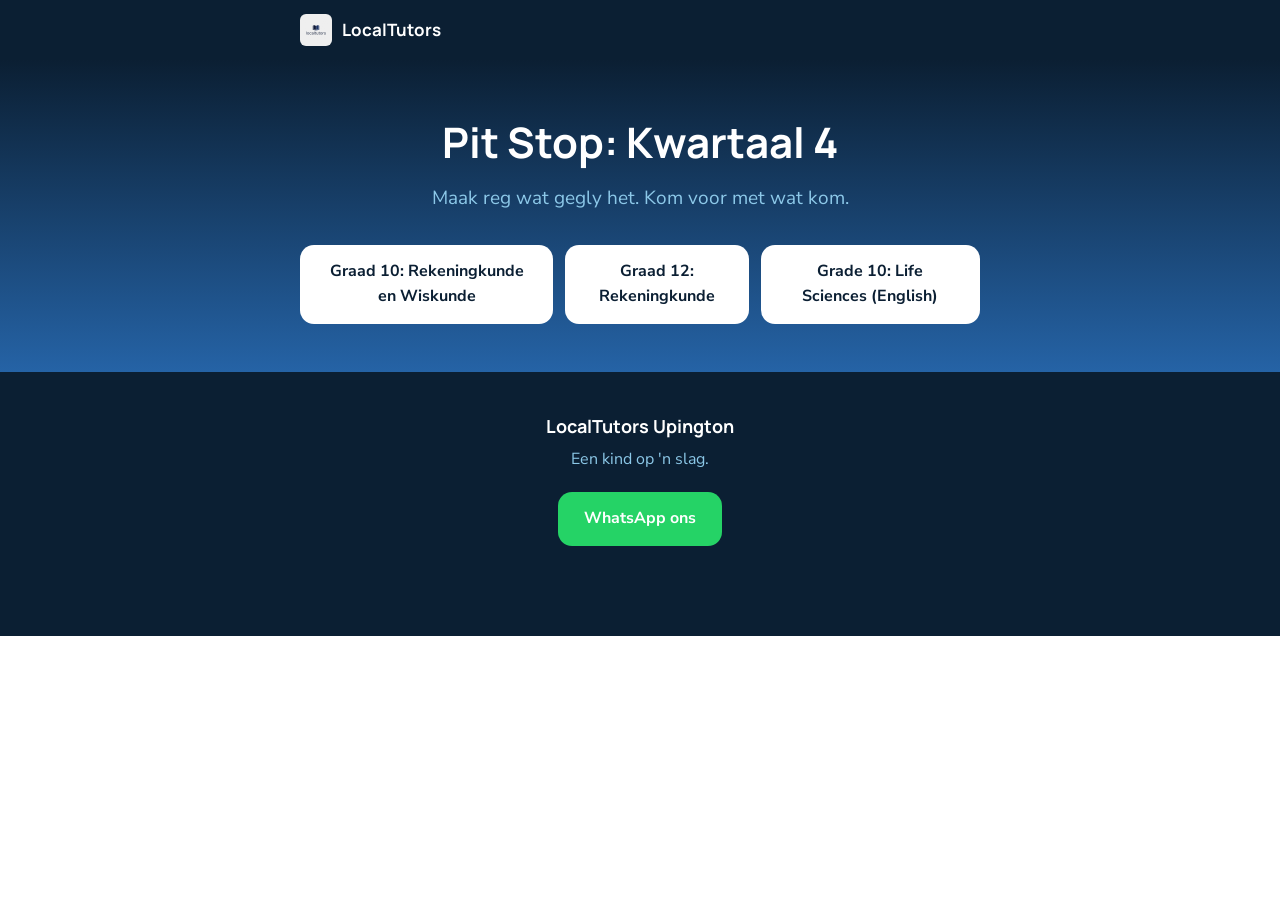
==== index.html @ 59be167f "Split each bootcamp into its own standalone page index.html is now a hub with buttons to three separ" ====
<!DOCTYPE html>
<html lang="af">
<head>
<meta charset="UTF-8">
<meta name="viewport" content="width=device-width, initial-scale=1.0">
<title>Pit Stop: Kwartaal 4 | LocalTutors Upington</title>
<meta name="description" content="LocalTutors Pit Stop Kwartaal 4: kwartaalbreek bootcamps vir Graad 10 Rekeningkunde en Wiskunde, Graad 12 Rekeningkunde en Graad 10 Life Sciences in Engels, in Upington.">
<link rel="preconnect" href="https://fonts.googleapis.com">
<link rel="preconnect" href="https://fonts.gstatic.com" crossorigin>
<link href="https://fonts.googleapis.com/css2?family=Manrope:wght@500;700;800&family=Nunito+Sans:wght@400;600;700&display=swap" rel="stylesheet">
<link rel="stylesheet" href="styles.css">
</head>
<body>
<a href="#main" class="skip-link">Spring na inhoud</a>

<header class="site-header">
  <div class="header-inner">
    <a href="index.html" class="header-logo">
      <img src="assets/logo.png" alt="LocalTutors logo" onerror="this.style.display='none'; this.nextElementSibling.style.display='flex';">
      <div class="header-logo-fallback" style="display:none;">LT</div>
      <span class="header-name">LocalTutors</span>
    </a>
  </div>
</header>

<main id="main">

<section class="hero">
  <div class="container">
    <h1>Pit Stop: Kwartaal 4</h1>
    <p class="hero-line">Maak reg wat gegly het. Kom voor met wat kom.</p>
    <nav class="hero-nav" aria-label="Kies 'n bootcamp">
      <a class="btn btn-primary" href="gr10-rek-wisk.html">Graad 10: Rekeningkunde en Wiskunde</a>
      <a class="btn btn-primary" href="gr12-rek.html">Graad 12: Rekeningkunde</a>
      <a class="btn btn-primary" href="gr10-life-sciences.html">Grade 10: Life Sciences (English)</a>
    </nav>
  </div>
</section>

</main>

<footer class="site-footer">
  <div class="container">
    <p class="footer-name">LocalTutors Upington</p>
    <p class="footer-tagline">Een kind op 'n slag.</p>
    <a class="btn btn-whatsapp" href="https://wa.me/27697346705" target="_blank" rel="noopener">WhatsApp ons</a>
  </div>
</footer>

<script src="script.js"></script>
</body>
</html>
---- styles.css ----
/* LocalTutors — Pit Stop: Kwartaal 4
   Colours: Deep Navy #0B1F33, Education Blue #2563A6, Sky Blue #8CC8E8,
   White #FFFFFF, Light Grey #F2F5F7, Dark Text #1F2933 */

:root {
  --navy: #0B1F33;
  --blue: #2563A6;
  --sky: #8CC8E8;
  --white: #FFFFFF;
  --grey: #F2F5F7;
  --text: #1F2933;
  --radius-sm: 8px;
  --radius-md: 14px;
  --radius-lg: 20px;
  --shadow: 0 8px 24px rgba(11, 31, 51, 0.12);
  --container: 720px;
}

* {
  margin: 0;
  padding: 0;
  box-sizing: border-box;
}

html {
  scroll-behavior: smooth;
}

body {
  font-family: 'Nunito Sans', -apple-system, BlinkMacSystemFont, sans-serif;
  color: var(--text);
  background: var(--white);
  line-height: 1.6;
  -webkit-font-smoothing: antialiased;
}

h1, h2, h3, h4 {
  font-family: 'Manrope', -apple-system, BlinkMacSystemFont, sans-serif;
  color: var(--navy);
  line-height: 1.25;
  font-weight: 700;
}

img {
  max-width: 100%;
  display: block;
}

a {
  color: var(--blue);
}

button, input {
  font-family: inherit;
}

.container {
  max-width: var(--container);
  margin: 0 auto;
  padding: 0 20px;
}

/* Skip link */
.skip-link {
  position: absolute;
  left: -999px;
  top: auto;
  background: var(--navy);
  color: var(--white);
  padding: 12px 20px;
  border-radius: var(--radius-sm);
  z-index: 1000;
}
.skip-link:focus {
  left: 12px;
  top: 12px;
}

/* Sticky header */
.site-header {
  position: sticky;
  top: 0;
  z-index: 100;
  background: var(--navy);
  color: var(--white);
}
.header-inner {
  max-width: var(--container);
  margin: 0 auto;
  padding: 14px 20px;
  display: flex;
  align-items: center;
  gap: 12px;
}
.header-logo {
  display: flex;
  align-items: center;
  gap: 10px;
  text-decoration: none;
  color: var(--white);
}
.header-logo img {
  height: 32px;
  width: auto;
  border-radius: 6px;
}
.header-logo-fallback {
  height: 32px;
  width: 32px;
  border-radius: 6px;
  background: var(--blue);
  display: flex;
  align-items: center;
  justify-content: center;
  font-family: 'Manrope', sans-serif;
  font-weight: 700;
  font-size: 14px;
  flex-shrink: 0;
}
.header-name {
  font-family: 'Manrope', sans-serif;
  font-weight: 700;
  font-size: 17px;
}

/* Hero */
.hero {
  background: linear-gradient(180deg, var(--navy) 0%, var(--blue) 100%);
  color: var(--white);
  padding: 56px 0 48px;
  text-align: center;
}
.hero h1 {
  color: var(--white);
  font-size: 34px;
  margin-bottom: 14px;
}
.hero p.hero-line {
  font-size: 19px;
  max-width: 480px;
  margin: 0 auto 32px;
  color: var(--sky);
}
.hero-nav {
  display: flex;
  flex-direction: column;
  gap: 12px;
  max-width: 380px;
  margin: 0 auto;
}

/* Buttons */
.btn {
  display: inline-flex;
  align-items: center;
  justify-content: center;
  gap: 8px;
  min-height: 48px;
  padding: 12px 24px;
  border-radius: var(--radius-md);
  font-weight: 700;
  font-size: 16px;
  text-decoration: none;
  border: 2px solid transparent;
  cursor: pointer;
  transition: transform 0.15s ease, background 0.15s ease, box-shadow 0.15s ease;
}
.btn:active {
  transform: scale(0.98);
}
.btn-primary {
  background: var(--white);
  color: var(--navy);
}
.btn-primary:hover {
  box-shadow: var(--shadow);
}
.btn-solid {
  background: var(--blue);
  color: var(--white);
}
.btn-solid:hover {
  background: #1e5088;
}
.btn-outline {
  background: transparent;
  border-color: var(--white);
  color: var(--white);
}
.btn-outline:hover {
  background: rgba(255,255,255,0.12);
}
.btn-whatsapp {
  background: #25D366;
  color: var(--white);
}
.btn-whatsapp:hover {
  background: #1fb856;
}
.btn:focus-visible, a:focus-visible, input:focus-visible, button:focus-visible {
  outline: 3px solid var(--sky);
  outline-offset: 2px;
}

/* Campaign bar */
.campaign-bar {
  background: var(--sky);
  text-align: center;
  padding: 10px 20px;
}
.campaign-bar a {
  color: var(--navy);
  font-family: 'Manrope', sans-serif;
  font-weight: 700;
  font-size: 14px;
  text-decoration: none;
}
.campaign-bar a:hover {
  text-decoration: underline;
}

/* Bootcamp sections */
.bootcamp {
  scroll-margin-top: 76px;
  padding: 40px 0 56px;
}
.bootcamp-eyebrow {
  display: inline-block;
  background: var(--sky);
  color: var(--navy);
  font-family: 'Manrope', sans-serif;
  font-weight: 700;
  font-size: 13px;
  letter-spacing: 0.03em;
  text-transform: uppercase;
  padding: 5px 12px;
  border-radius: 999px;
  margin-bottom: 16px;
}
.bootcamp h2 {
  font-size: 28px;
  margin-bottom: 12px;
}
.bootcamp .subtitle {
  font-size: 18px;
  color: var(--blue);
  font-weight: 600;
  margin-bottom: 28px;
}
.bootcamp h3 {
  font-size: 19px;
  margin: 32px 0 12px;
}
.bootcamp h3:first-of-type {
  margin-top: 0;
}
.bootcamp p {
  margin-bottom: 12px;
}

.lang-note {
  background: var(--navy);
  color: var(--white);
  padding: 14px 16px;
  border-radius: var(--radius-sm);
  font-weight: 600;
  margin-bottom: 24px;
}

.card {
  background: var(--grey);
  border: 1px solid #E1E8ED;
  border-radius: var(--radius-lg);
  padding: 24px;
  margin: 20px 0;
}

/* Day schedule */
.day-list {
  list-style: none;
  margin: 16px 0;
}
.day-list li {
  display: flex;
  gap: 14px;
  align-items: flex-start;
  margin-bottom: 16px;
}
.day-num {
  flex-shrink: 0;
  min-width: 30px;
  height: 30px;
  padding: 0 6px;
  background: var(--blue);
  color: var(--white);
  border-radius: 15px;
  display: flex;
  align-items: center;
  justify-content: center;
  font-family: 'Manrope', sans-serif;
  font-weight: 700;
  font-size: 13px;
}
.day-list strong {
  color: var(--navy);
}

/* Checklist */
.checklist {
  list-style: none;
  margin: 16px 0;
}
.checklist li {
  position: relative;
  padding-left: 30px;
  margin-bottom: 10px;
}
.checklist li::before {
  content: '';
  position: absolute;
  left: 0;
  top: 3px;
  width: 18px;
  height: 18px;
  border-radius: 5px;
  background: var(--blue);
}
.checklist li::after {
  content: '';
  position: absolute;
  left: 5px;
  top: 7px;
  width: 8px;
  height: 4px;
  border-left: 2px solid var(--white);
  border-bottom: 2px solid var(--white);
  transform: rotate(-45deg);
}

/* Tutor block */
.tutor {
  display: flex;
  gap: 16px;
  align-items: center;
}
.tutor-photo {
  width: 84px;
  height: 84px;
  border-radius: 50%;
  object-fit: cover;
  flex-shrink: 0;
  border: 3px solid var(--sky);
}
.tutor-photo-fallback {
  width: 84px;
  height: 84px;
  border-radius: 50%;
  flex-shrink: 0;
  border: 3px solid var(--sky);
  background: var(--blue);
  color: var(--white);
  display: flex;
  align-items: center;
  justify-content: center;
  font-family: 'Manrope', sans-serif;
  font-weight: 700;
  font-size: 24px;
}
.tutor-info h4 {
  font-size: 17px;
  margin-bottom: 4px;
}
.tutor-info p {
  margin-bottom: 0;
  font-size: 15px;
}

/* Logistics grid */
.logistics {
  display: grid;
  grid-template-columns: 1fr;
  gap: 12px;
  margin: 16px 0;
}
.logistics-item {
  background: var(--grey);
  border-radius: var(--radius-sm);
  padding: 14px 16px;
  border: 1px solid #E1E8ED;
}
.logistics-item .label {
  font-family: 'Manrope', sans-serif;
  font-weight: 700;
  font-size: 13px;
  text-transform: uppercase;
  letter-spacing: 0.03em;
  color: var(--blue);
  margin-bottom: 4px;
}

.spots-left {
  display: inline-flex;
  align-items: center;
  gap: 8px;
  background: #FFF4E5;
  color: #8A4B00;
  border: 1px solid #F0D9A8;
  padding: 10px 16px;
  border-radius: var(--radius-md);
  font-weight: 700;
  margin: 8px 0 24px;
}

/* Forms */
.booking-form {
  scroll-margin-top: 76px;
  background: var(--navy);
  color: var(--white);
  border-radius: var(--radius-lg);
  padding: 28px 20px;
  margin-top: 32px;
}
.booking-form h3 {
  color: var(--white);
  margin-top: 0;
}
.form-group {
  margin-bottom: 16px;
}
.form-group label {
  display: block;
  font-weight: 600;
  font-size: 14px;
  margin-bottom: 6px;
}
.form-group input {
  width: 100%;
  min-height: 48px;
  padding: 12px 14px;
  border-radius: var(--radius-sm);
  border: 2px solid transparent;
  font-size: 16px;
  background: var(--white);
  color: var(--text);
}
.form-group input:focus {
  outline: none;
  border-color: var(--sky);
}
.form-group .error-msg {
  display: none;
  color: #FFD1D1;
  font-size: 13px;
  margin-top: 6px;
}
.form-group.has-error input {
  border-color: #FF8A8A;
}
.form-group.has-error .error-msg {
  display: block;
}
.honeypot-field {
  position: absolute;
  left: -9999px;
  width: 1px;
  height: 1px;
  overflow: hidden;
}
.booking-form .btn {
  width: 100%;
  margin-top: 8px;
}
.form-note {
  font-size: 13px;
  color: var(--sky);
  margin-top: 14px;
  margin-bottom: 0;
}

/* Footer */
.site-footer {
  background: var(--navy);
  color: var(--white);
  padding: 40px 0 90px;
  text-align: center;
}
.site-footer .footer-name {
  font-family: 'Manrope', sans-serif;
  font-weight: 700;
  font-size: 18px;
  margin-bottom: 6px;
}
.site-footer .footer-tagline {
  color: var(--sky);
  font-style: normal;
  margin-bottom: 20px;
}
.site-footer .btn {
  display: inline-flex;
}

/* Mobile sticky CTA */
.mobile-cta {
  position: fixed;
  bottom: 0;
  left: 0;
  right: 0;
  z-index: 200;
  background: var(--white);
  border-top: 1px solid #E1E8ED;
  padding: 10px 16px;
  box-shadow: 0 -4px 16px rgba(11,31,51,0.12);
  display: none;
}
.mobile-cta.visible {
  display: block;
}
.mobile-cta .btn {
  width: 100%;
}

@media (min-width: 640px) {
  .hero h1 {
    font-size: 42px;
  }
  .hero-nav {
    flex-direction: row;
    max-width: none;
    justify-content: center;
  }
  .logistics {
    grid-template-columns: 1fr 1fr;
  }
  .mobile-cta {
    display: none !important;
  }
}

@media (min-width: 900px) {
  .bootcamp h2 {
    font-size: 32px;
  }
}
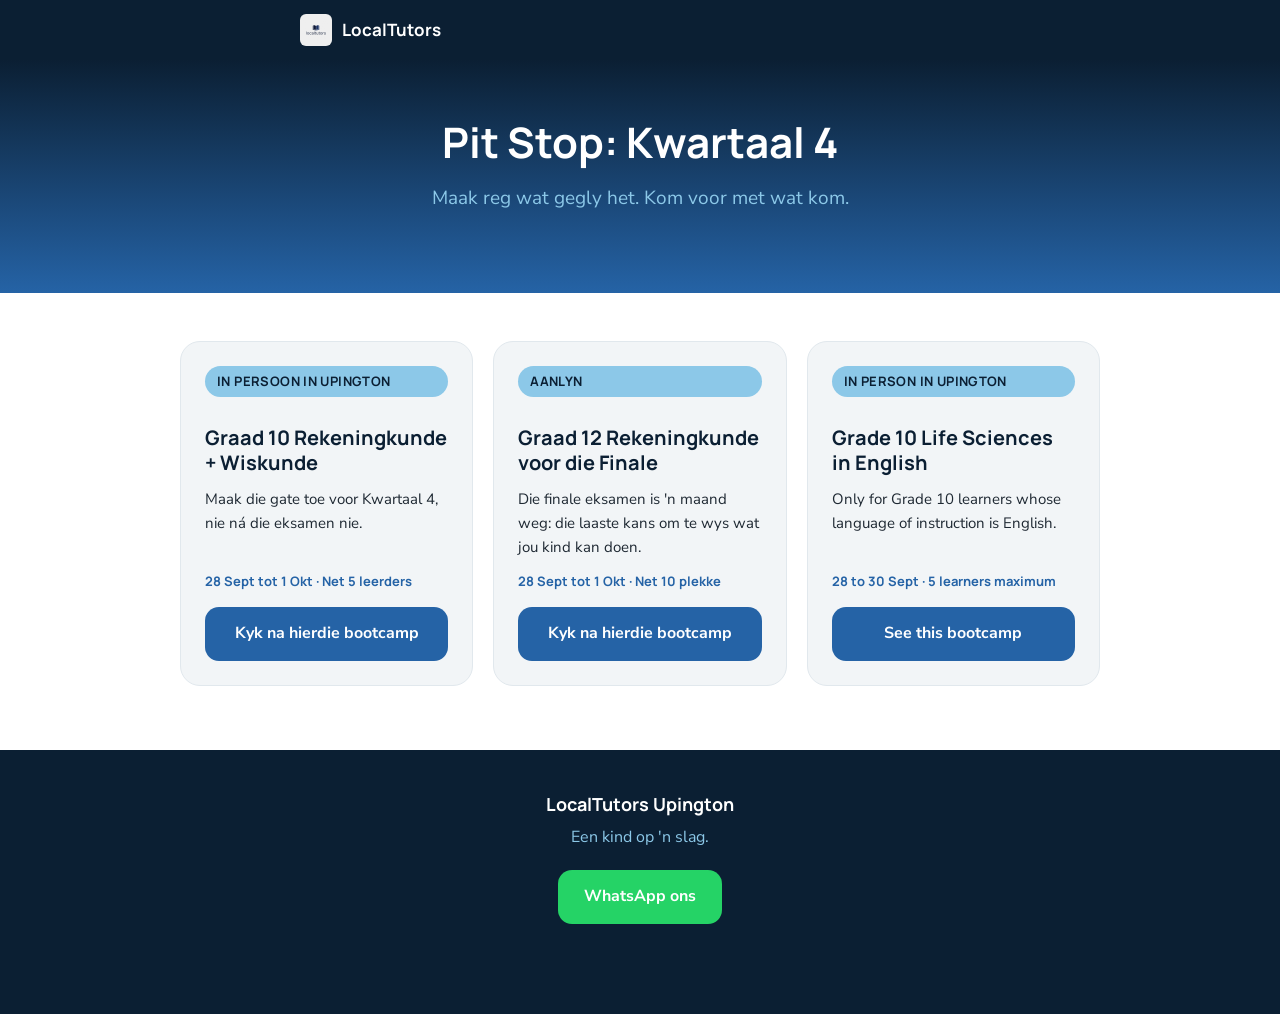
==== commit e86ca03a: "Design pass: hub preview cards, consistent icon grids, cleanup - index.html: replace the three bare " ====
--- a/index.html
+++ b/index.html
@@ -29,11 +29,34 @@
   <div class="container">
     <h1>Pit Stop: Kwartaal 4</h1>
     <p class="hero-line">Maak reg wat gegly het. Kom voor met wat kom.</p>
-    <nav class="hero-nav" aria-label="Kies 'n bootcamp">
-      <a class="btn btn-primary" href="gr10-rek-wisk.html">Graad 10: Rekeningkunde en Wiskunde</a>
-      <a class="btn btn-primary" href="gr12-rek.html">Graad 12: Rekeningkunde</a>
-      <a class="btn btn-primary" href="gr10-life-sciences.html">Grade 10: Life Sciences (English)</a>
-    </nav>
+  </div>
+</section>
+
+<section>
+  <div class="container-wide">
+    <div class="bootcamp-cards">
+      <div class="bootcamp-card reveal-item" lang="af">
+        <span class="bootcamp-eyebrow">In persoon in Upington</span>
+        <h3>Graad 10 Rekeningkunde + Wiskunde</h3>
+        <p class="card-line">Maak die gate toe voor Kwartaal 4, nie ná die eksamen nie.</p>
+        <p class="card-facts">28 Sept tot 1 Okt · Net 5 leerders</p>
+        <a class="btn btn-solid" href="gr10-rek-wisk.html">Kyk na hierdie bootcamp</a>
+      </div>
+      <div class="bootcamp-card reveal-item" lang="af">
+        <span class="bootcamp-eyebrow">Aanlyn</span>
+        <h3>Graad 12 Rekeningkunde voor die Finale</h3>
+        <p class="card-line">Die finale eksamen is 'n maand weg: die laaste kans om te wys wat jou kind kan doen.</p>
+        <p class="card-facts">28 Sept tot 1 Okt · Net 10 plekke</p>
+        <a class="btn btn-solid" href="gr12-rek.html">Kyk na hierdie bootcamp</a>
+      </div>
+      <div class="bootcamp-card reveal-item" lang="en">
+        <span class="bootcamp-eyebrow">In person in Upington</span>
+        <h3>Grade 10 Life Sciences in English</h3>
+        <p class="card-line">Only for Grade 10 learners whose language of instruction is English.</p>
+        <p class="card-facts">28 to 30 Sept · 5 learners maximum</p>
+        <a class="btn btn-solid" href="gr10-life-sciences.html">See this bootcamp</a>
+      </div>
+    </div>
   </div>
 </section>
 
--- a/styles.css
+++ b/styles.css
@@ -14,6 +14,8 @@
   --radius-lg: 20px;
   --shadow: 0 8px 24px rgba(11, 31, 51, 0.12);
   --container: 720px;
+  --container-wide: 960px;
+  --ease-out: cubic-bezier(0.23, 1, 0.32, 1);
 }
 
 * {
@@ -59,6 +61,11 @@
   margin: 0 auto;
   padding: 0 20px;
 }
+.container-wide {
+  max-width: var(--container-wide);
+  margin: 0 auto;
+  padding: 0 20px;
+}
 
 /* Skip link */
 .skip-link {
@@ -202,6 +209,57 @@
   outline-offset: 2px;
 }
 
+/* Bootcamp preview cards (hub page) */
+.bootcamp-cards {
+  display: grid;
+  grid-template-columns: 1fr;
+  gap: 20px;
+  padding: 48px 0 64px;
+}
+.bootcamp-card {
+  display: flex;
+  flex-direction: column;
+  gap: 12px;
+  background: var(--grey);
+  border: 1px solid #E1E8ED;
+  border-radius: var(--radius-lg);
+  padding: 24px;
+}
+.bootcamp-card h3 {
+  font-size: 20px;
+  margin: 0;
+}
+.bootcamp-card .card-line {
+  font-size: 15px;
+  margin: 0;
+  flex-grow: 1;
+}
+.bootcamp-card .card-facts {
+  font-family: 'Manrope', sans-serif;
+  font-weight: 700;
+  font-size: 13px;
+  color: var(--blue);
+  margin: 0;
+}
+.bootcamp-card .btn {
+  margin-top: 4px;
+}
+@media (min-width: 900px) {
+  .bootcamp-cards {
+    grid-template-columns: repeat(3, 1fr);
+  }
+}
+
+/* Thanks page */
+.thanks-hero {
+  padding: 72px 0;
+}
+.thanks-subline {
+  color: var(--sky);
+  max-width: 480px;
+  margin: 0 auto 32px;
+}
+
 /* Campaign bar */
 .campaign-bar {
   background: var(--sky);
@@ -256,6 +314,87 @@
 }
 .bootcamp p {
   margin-bottom: 12px;
+}
+
+.quick-facts {
+  font-family: 'Manrope', sans-serif;
+  font-weight: 700;
+  color: var(--navy);
+  font-size: 15px;
+  margin-bottom: 28px;
+}
+
+.plain-list {
+  list-style: none;
+  margin: 16px 0;
+}
+.plain-list li {
+  position: relative;
+  padding-left: 22px;
+  margin-bottom: 10px;
+}
+.plain-list li::before {
+  content: '';
+  position: absolute;
+  left: 0;
+  top: 9px;
+  width: 8px;
+  height: 8px;
+  border-radius: 50%;
+  background: var(--blue);
+}
+
+.quote {
+  border-left: 4px solid var(--sky);
+  background: var(--grey);
+  border-radius: 0 var(--radius-sm) var(--radius-sm) 0;
+  padding: 16px 20px;
+  margin: 20px 0;
+}
+.quote p {
+  font-size: 17px;
+  font-weight: 600;
+  color: var(--navy);
+  margin-bottom: 6px;
+}
+.quote cite {
+  font-style: normal;
+  font-size: 14px;
+  color: var(--text);
+}
+
+.faq-item {
+  border-bottom: 1px solid var(--grey);
+  padding: 14px 0;
+}
+.faq-item summary {
+  font-family: 'Manrope', sans-serif;
+  font-weight: 700;
+  color: var(--navy);
+  cursor: pointer;
+  list-style: none;
+  display: flex;
+  align-items: center;
+  justify-content: space-between;
+  gap: 12px;
+  min-height: 44px;
+}
+.faq-item summary::-webkit-details-marker {
+  display: none;
+}
+.faq-item summary::after {
+  content: '+';
+  flex-shrink: 0;
+  font-size: 22px;
+  color: var(--blue);
+  line-height: 1;
+}
+.faq-item[open] summary::after {
+  content: '\2212';
+}
+.faq-item p {
+  margin-top: 8px;
+  margin-bottom: 0;
 }
 
 .lang-note {
@@ -335,6 +474,61 @@
   border-left: 2px solid var(--white);
   border-bottom: 2px solid var(--white);
   transform: rotate(-45deg);
+}
+
+/* Scroll reveal (generic, keyed by script.js) */
+.reveal-item {
+  opacity: 0;
+  transform: translateY(8px);
+  transition: opacity 300ms var(--ease-out), transform 300ms var(--ease-out);
+}
+.reveal-item.is-visible {
+  opacity: 1;
+  transform: translateY(0);
+}
+@media (prefers-reduced-motion: reduce) {
+  .reveal-item {
+    transform: none;
+    transition: opacity 200ms ease;
+  }
+}
+
+/* Included grid (icon-led rows) */
+.included-grid {
+  display: grid;
+  grid-template-columns: 1fr;
+  gap: 16px;
+  margin: 16px 0;
+}
+.included-item {
+  display: flex;
+  gap: 12px;
+  align-items: flex-start;
+}
+.included-icon {
+  flex-shrink: 0;
+  width: 40px;
+  height: 40px;
+  border-radius: 10px;
+  background: var(--sky);
+  display: flex;
+  align-items: center;
+  justify-content: center;
+}
+.included-icon svg {
+  width: 20px;
+  height: 20px;
+  color: var(--navy);
+}
+.included-item p {
+  margin: 0;
+  font-size: 15px;
+  padding-top: 8px;
+}
+@media (min-width: 640px) {
+  .included-grid {
+    grid-template-columns: 1fr 1fr;
+  }
 }
 
 /* Tutor block */
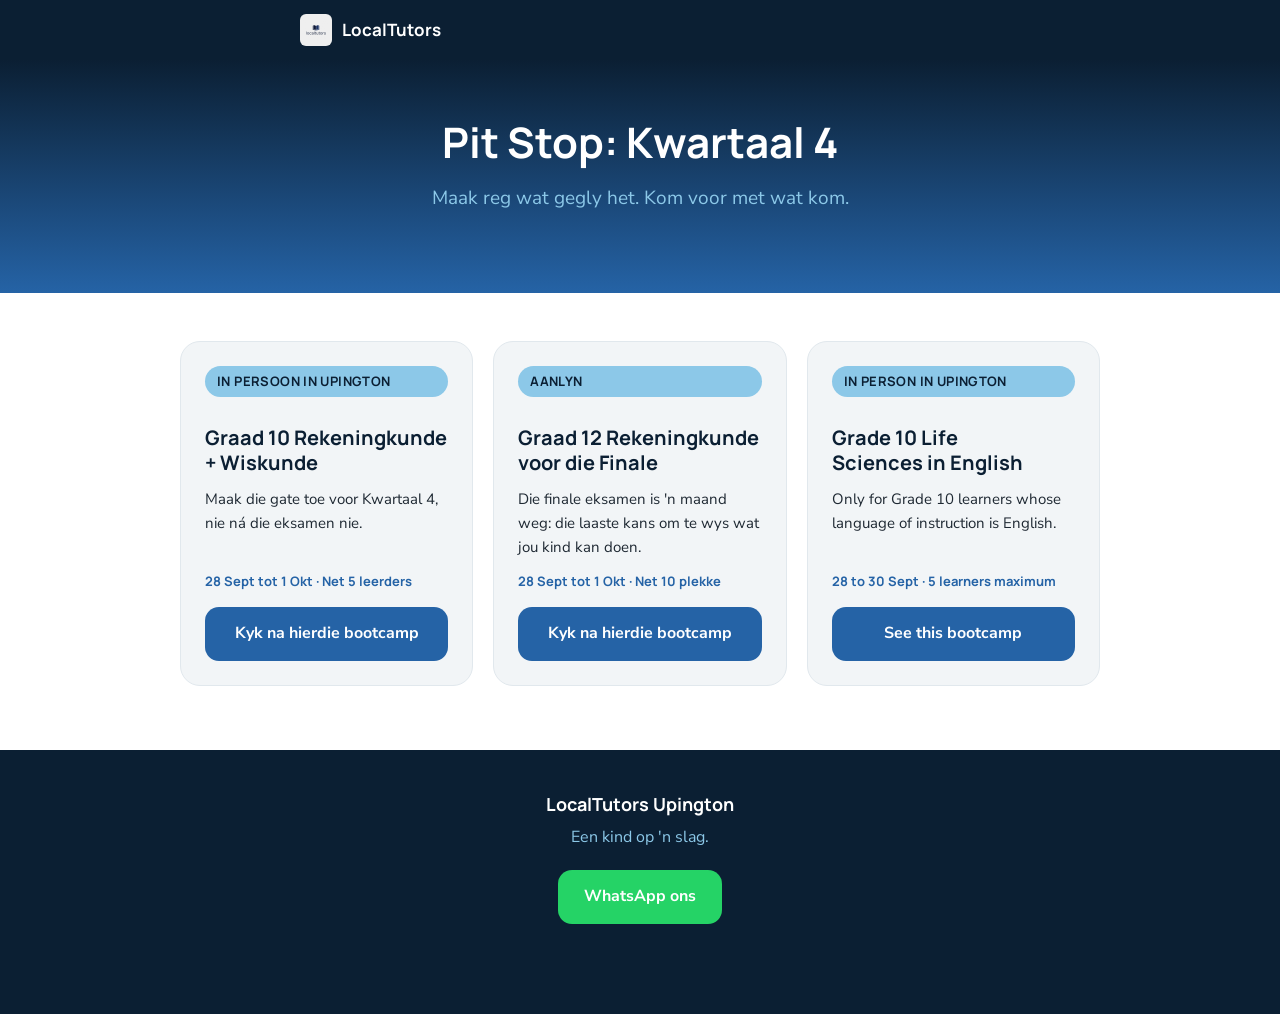
==== commit 02d30647: "Give gr10-rek-wisk.html a "flow like browsing pages" motion pass One rehearsed focal entrance on loa" ====
--- a/index.html
+++ b/index.html
@@ -1,10 +1,21 @@
 <!DOCTYPE html>
 <html lang="af">
 <head>
+<script>document.documentElement.classList.add('js');</script>
 <meta charset="UTF-8">
 <meta name="viewport" content="width=device-width, initial-scale=1.0">
 <title>Pit Stop: Kwartaal 4 | LocalTutors Upington</title>
 <meta name="description" content="LocalTutors Pit Stop Kwartaal 4: kwartaalbreek bootcamps vir Graad 10 Rekeningkunde en Wiskunde, Graad 12 Rekeningkunde en Graad 10 Life Sciences in Engels, in Upington.">
+<link rel="icon" href="assets/logo.png" type="image/png">
+<link rel="apple-touch-icon" href="assets/logo.png">
+<meta property="og:type" content="website">
+<meta property="og:locale" content="af_ZA">
+<meta property="og:site_name" content="LocalTutors Upington">
+<meta property="og:title" content="Pit Stop: Kwartaal 4 | LocalTutors Upington">
+<meta property="og:description" content="LocalTutors Pit Stop Kwartaal 4: kwartaalbreek bootcamps vir Graad 10 Rekeningkunde en Wiskunde, Graad 12 Rekeningkunde en Graad 10 Life Sciences in Engels, in Upington.">
+<meta property="og:image" content="https://localtutorsupington-hue.github.io/localtutors-pitstop-term4/assets/logo.png">
+<meta property="og:url" content="https://localtutorsupington-hue.github.io/localtutors-pitstop-term4/index.html">
+<meta name="twitter:card" content="summary">
 <link rel="preconnect" href="https://fonts.googleapis.com">
 <link rel="preconnect" href="https://fonts.gstatic.com" crossorigin>
 <link href="https://fonts.googleapis.com/css2?family=Manrope:wght@500;700;800&family=Nunito+Sans:wght@400;600;700&display=swap" rel="stylesheet">
--- a/styles.css
+++ b/styles.css
@@ -16,6 +16,7 @@
   --container: 720px;
   --container-wide: 960px;
   --ease-out: cubic-bezier(0.23, 1, 0.32, 1);
+  --ease-focal: cubic-bezier(0.16, 1, 0.3, 1);
 }
 
 * {
@@ -41,6 +42,7 @@
   color: var(--navy);
   line-height: 1.25;
   font-weight: 700;
+  text-wrap: balance;
 }
 
 img {
@@ -147,6 +149,7 @@
   max-width: 480px;
   margin: 0 auto 32px;
   color: var(--sky);
+  text-wrap: pretty;
 }
 .hero-nav {
   display: flex;
@@ -233,6 +236,7 @@
   font-size: 15px;
   margin: 0;
   flex-grow: 1;
+  text-wrap: pretty;
 }
 .bootcamp-card .card-facts {
   font-family: 'Manrope', sans-serif;
@@ -258,6 +262,7 @@
   color: var(--sky);
   max-width: 480px;
   margin: 0 auto 32px;
+  text-wrap: pretty;
 }
 
 /* Campaign bar */
@@ -297,6 +302,7 @@
 }
 .bootcamp h2 {
   font-size: 28px;
+  line-height: 1.4;
   margin-bottom: 12px;
 }
 .bootcamp .subtitle {
@@ -304,6 +310,8 @@
   color: var(--blue);
   font-weight: 600;
   margin-bottom: 28px;
+  max-width: 640px;
+  text-wrap: pretty;
 }
 .bootcamp h3 {
   font-size: 19px;
@@ -313,6 +321,7 @@
   margin-top: 0;
 }
 .bootcamp p {
+  max-width: 640px;
   margin-bottom: 12px;
 }
 
@@ -322,6 +331,41 @@
   color: var(--navy);
   font-size: 15px;
   margin-bottom: 28px;
+}
+
+/* Intro block (eyebrow + heading + description + chips) */
+.intro-eyebrow {
+  display: block;
+  font-family: 'Manrope', sans-serif;
+  font-weight: 700;
+  font-size: 13px;
+  letter-spacing: 0.08em;
+  text-transform: uppercase;
+  color: var(--blue);
+  margin-bottom: 10px;
+}
+.intro-description {
+  font-size: 17px;
+  color: var(--text);
+  max-width: 640px;
+  margin-bottom: 20px;
+  text-wrap: pretty;
+}
+.chip-row {
+  display: flex;
+  flex-wrap: wrap;
+  gap: 8px;
+  margin-bottom: 28px;
+}
+.chip {
+  background: var(--grey);
+  color: var(--navy);
+  font-family: 'Manrope', sans-serif;
+  font-weight: 700;
+  font-size: 13px;
+  padding: 6px 14px;
+  border-radius: 999px;
+  white-space: nowrap;
 }
 
 .plain-list {
@@ -476,20 +520,88 @@
   transform: rotate(-45deg);
 }
 
-/* Scroll reveal (generic, keyed by script.js) */
-.reveal-item {
+/* Scroll reveal (generic, keyed by script.js).
+   Gated behind .js (set synchronously in <head>) so content stays
+   visible by default if scripts fail to load or run. */
+.js .reveal-item {
   opacity: 0;
   transform: translateY(8px);
   transition: opacity 300ms var(--ease-out), transform 300ms var(--ease-out);
 }
-.reveal-item.is-visible {
+.js .reveal-item.is-visible {
   opacity: 1;
   transform: translateY(0);
 }
 @media (prefers-reduced-motion: reduce) {
-  .reveal-item {
+  .js .reveal-item {
     transform: none;
     transition: opacity 200ms ease;
+  }
+}
+
+/* Flow-page motion (gr10-rek-wisk.html): each content block arrives
+   like its own page as it scrolls into view. The intro block gets a
+   single rehearsed cascade on load; everything after it shares one
+   consistent reveal, which is the point, since the brief asked the
+   page itself to feel like a continuous flow rather than one static
+   scroll. The booking form is deliberately excluded so the primary
+   action never waits behind an animation. */
+.js .flow-page .flow-section {
+  opacity: 0;
+  transform: translateY(28px);
+  transition: opacity 550ms var(--ease-focal), transform 550ms var(--ease-focal);
+}
+.js .flow-page .flow-section.is-visible {
+  opacity: 1;
+  transform: translateY(0);
+}
+.flow-page .bootcamp h3:first-of-type {
+  margin-top: 32px;
+}
+.flow-page .flow-section--lead h3 {
+  margin-top: 0;
+}
+@media (prefers-reduced-motion: reduce) {
+  .js .flow-page .flow-section {
+    transform: none;
+    transition: opacity 250ms ease;
+  }
+}
+
+@keyframes flowIn {
+  from {
+    opacity: 0;
+    transform: translateY(16px);
+  }
+  to {
+    opacity: 1;
+    transform: translateY(0);
+  }
+}
+.js .flow-page .intro-eyebrow,
+.js .flow-page .bootcamp h2,
+.js .flow-page .intro-description,
+.js .flow-page .chip-row {
+  animation: flowIn 600ms var(--ease-focal) both;
+}
+.js .flow-page .intro-eyebrow {
+  animation-delay: 0ms;
+}
+.js .flow-page .bootcamp h2 {
+  animation-delay: 80ms;
+}
+.js .flow-page .intro-description {
+  animation-delay: 160ms;
+}
+.js .flow-page .chip-row {
+  animation-delay: 240ms;
+}
+@media (prefers-reduced-motion: reduce) {
+  .js .flow-page .intro-eyebrow,
+  .js .flow-page .bootcamp h2,
+  .js .flow-page .intro-description,
+  .js .flow-page .chip-row {
+    animation: none;
   }
 }
 
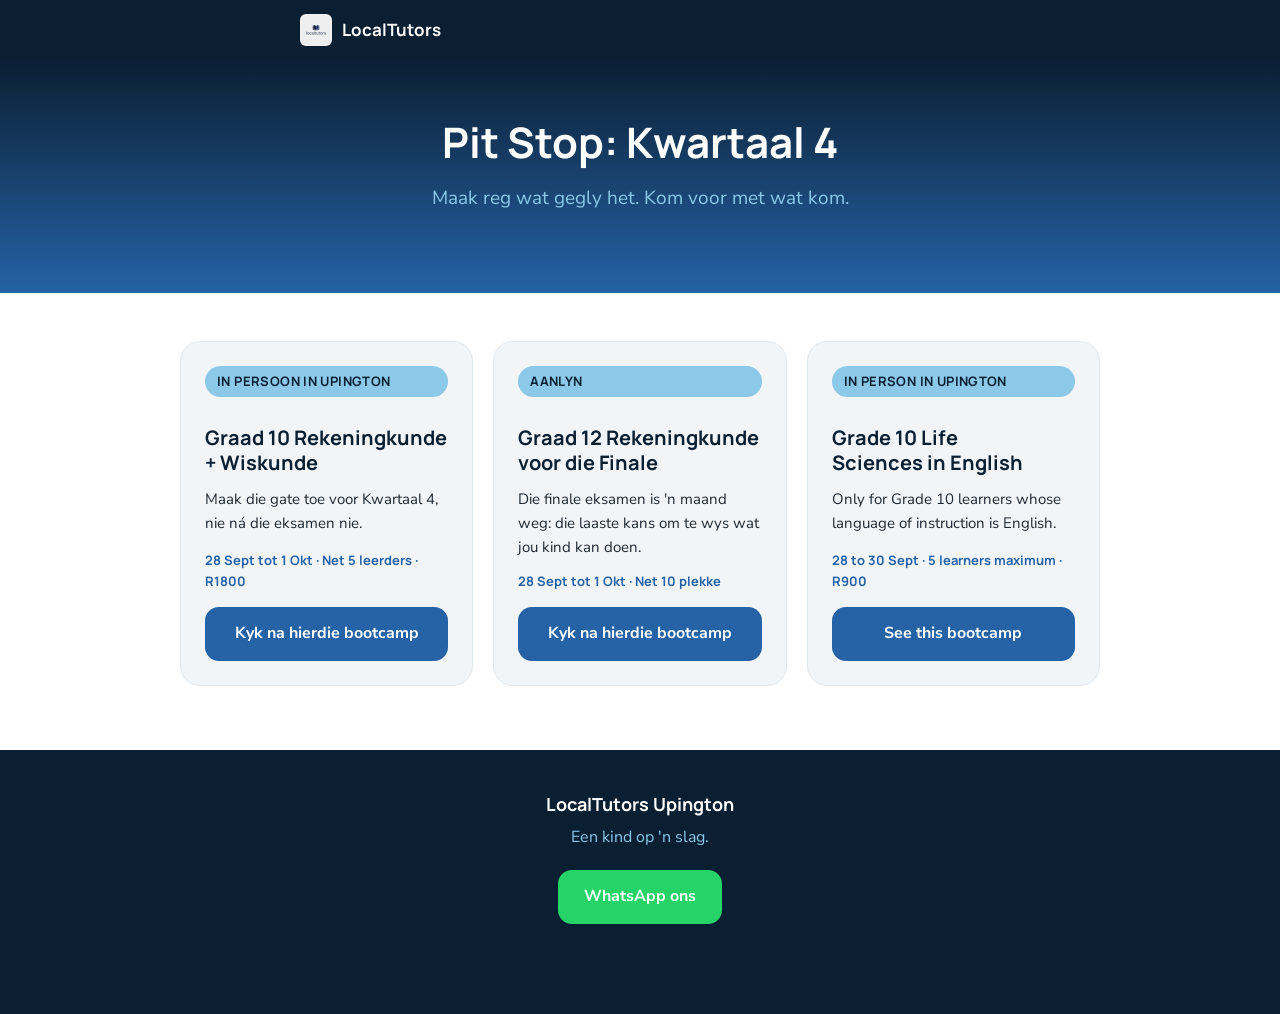
==== commit 6c7aa8dc: "Clarity pass: absolute FormSubmit redirect, prices up front, English CTA on Life Sciences - _next no" ====
--- a/index.html
+++ b/index.html
@@ -46,25 +46,25 @@
 <section>
   <div class="container-wide">
     <div class="bootcamp-cards">
-      <div class="bootcamp-card reveal-item" lang="af">
+      <div class="bootcamp-card" lang="af">
         <span class="bootcamp-eyebrow">In persoon in Upington</span>
         <h3>Graad 10 Rekeningkunde + Wiskunde</h3>
         <p class="card-line">Maak die gate toe voor Kwartaal 4, nie ná die eksamen nie.</p>
-        <p class="card-facts">28 Sept tot 1 Okt · Net 5 leerders</p>
+        <p class="card-facts">28 Sept tot 1 Okt · Net 5 leerders · R1800</p>
         <a class="btn btn-solid" href="gr10-rek-wisk.html">Kyk na hierdie bootcamp</a>
       </div>
-      <div class="bootcamp-card reveal-item" lang="af">
+      <div class="bootcamp-card" lang="af">
         <span class="bootcamp-eyebrow">Aanlyn</span>
         <h3>Graad 12 Rekeningkunde voor die Finale</h3>
         <p class="card-line">Die finale eksamen is 'n maand weg: die laaste kans om te wys wat jou kind kan doen.</p>
         <p class="card-facts">28 Sept tot 1 Okt · Net 10 plekke</p>
         <a class="btn btn-solid" href="gr12-rek.html">Kyk na hierdie bootcamp</a>
       </div>
-      <div class="bootcamp-card reveal-item" lang="en">
+      <div class="bootcamp-card" lang="en">
         <span class="bootcamp-eyebrow">In person in Upington</span>
         <h3>Grade 10 Life Sciences in English</h3>
         <p class="card-line">Only for Grade 10 learners whose language of instruction is English.</p>
-        <p class="card-facts">28 to 30 Sept · 5 learners maximum</p>
+        <p class="card-facts">28 to 30 Sept · 5 learners maximum · R900</p>
         <a class="btn btn-solid" href="gr10-life-sciences.html">See this bootcamp</a>
       </div>
     </div>
--- a/styles.css
+++ b/styles.css
@@ -1,4 +1,4 @@
-/* LocalTutors — Pit Stop: Kwartaal 4
+/* LocalTutors: Pit Stop: Kwartaal 4
    Colours: Deep Navy #0B1F33, Education Blue #2563A6, Sky Blue #8CC8E8,
    White #FFFFFF, Light Grey #F2F5F7, Dark Text #1F2933 */
 
@@ -367,6 +367,10 @@
   border-radius: 999px;
   white-space: nowrap;
 }
+.chip--price {
+  background: var(--navy);
+  color: var(--white);
+}
 
 .plain-list {
   list-style: none;
@@ -520,52 +524,38 @@
   transform: rotate(-45deg);
 }
 
-/* Scroll reveal (generic, keyed by script.js).
-   Gated behind .js (set synchronously in <head>) so content stays
-   visible by default if scripts fail to load or run. */
-.js .reveal-item {
+/* Scroll reveal: content arrives in small chunks, each sliding up out
+   of a soft blur, staggered when several enter together. script.js
+   picks the chunks and adds .stagger; it is removed again once the
+   element has arrived so the element's own transitions return.
+   Gated behind .js so content stays visible if scripts fail. */
+.js .stagger {
   opacity: 0;
-  transform: translateY(8px);
-  transition: opacity 300ms var(--ease-out), transform 300ms var(--ease-out);
-}
-.js .reveal-item.is-visible {
+  transform: translateY(18px);
+  filter: blur(6px);
+  transition:
+    opacity 700ms var(--ease-focal),
+    transform 700ms var(--ease-focal),
+    filter 700ms var(--ease-focal);
+}
+.js .stagger.is-in {
   opacity: 1;
-  transform: translateY(0);
+  transform: none;
+  filter: none;
 }
 @media (prefers-reduced-motion: reduce) {
-  .js .reveal-item {
+  .js .stagger {
     transform: none;
-    transition: opacity 200ms ease;
-  }
-}
-
-/* Flow-page motion (gr10-rek-wisk.html): each content block arrives
-   like its own page as it scrolls into view. The intro block gets a
-   single rehearsed cascade on load; everything after it shares one
-   consistent reveal, which is the point, since the brief asked the
-   page itself to feel like a continuous flow rather than one static
-   scroll. The booking form is deliberately excluded so the primary
-   action never waits behind an animation. */
-.js .flow-page .flow-section {
-  opacity: 0;
-  transform: translateY(28px);
-  transition: opacity 550ms var(--ease-focal), transform 550ms var(--ease-focal);
-}
-.js .flow-page .flow-section.is-visible {
-  opacity: 1;
-  transform: translateY(0);
-}
-.flow-page .bootcamp h3:first-of-type {
+    filter: none;
+    transition: opacity 250ms ease;
+  }
+}
+
+.flow-page .flow-section h3:first-of-type {
   margin-top: 32px;
 }
-.flow-page .flow-section--lead h3 {
+.flow-page .flow-section--lead h3:first-of-type {
   margin-top: 0;
-}
-@media (prefers-reduced-motion: reduce) {
-  .js .flow-page .flow-section {
-    transform: none;
-    transition: opacity 250ms ease;
-  }
 }
 
 @keyframes flowIn {
@@ -679,6 +669,35 @@
 .tutor-info p {
   margin-bottom: 0;
   font-size: 15px;
+}
+
+/* Proof / result */
+.proof {
+  margin: 16px 0 24px;
+}
+.proof-stat {
+  margin-bottom: 16px;
+}
+.proof-stat strong {
+  display: block;
+  font-family: 'Manrope', sans-serif;
+  font-size: 22px;
+  color: var(--blue);
+  margin-bottom: 4px;
+}
+.proof-img {
+  display: block;
+  width: 100%;
+  max-width: 340px;
+  height: auto;
+  margin: 0 auto;
+  border-radius: var(--radius-md);
+  border: 1px solid #E1E8ED;
+}
+.proof figcaption {
+  font-size: 14px;
+  text-align: center;
+  margin-top: 12px;
 }
 
 /* Logistics grid */
@@ -717,6 +736,326 @@
   margin: 8px 0 24px;
 }
 
+/* Pricing: dark shell with a white inset panel */
+.pricing {
+  display: grid;
+  gap: 16px;
+  margin: 16px 0 24px;
+}
+.price-card {
+  display: grid;
+  gap: 8px;
+  padding: 8px;
+  background: var(--navy);
+  color: var(--white);
+  border-radius: 24px;
+  box-shadow: 0 24px 48px -24px rgba(11, 31, 51, 0.45);
+}
+.price-main {
+  display: flex;
+  flex-direction: column;
+  background: var(--white);
+  color: var(--text);
+  border-radius: 16px;
+  padding: 22px 20px 20px;
+}
+.price-head {
+  display: flex;
+  align-items: center;
+  justify-content: space-between;
+  gap: 12px;
+  margin-bottom: 14px;
+}
+.price-main h4 {
+  font-size: 17px;
+  margin: 0;
+}
+.price-badge {
+  flex-shrink: 0;
+  font-family: 'Manrope', sans-serif;
+  font-weight: 700;
+  font-size: 13px;
+  padding: 5px 12px;
+  border-radius: 999px;
+  background: var(--sky);
+  color: var(--navy);
+}
+.bootcamp .price-was {
+  font-size: 15px;
+  font-weight: 600;
+  margin-bottom: 2px;
+}
+.price-was s {
+  font-family: 'Manrope', sans-serif;
+  font-weight: 700;
+  text-decoration-thickness: 2px;
+}
+.price-row {
+  display: flex;
+  align-items: flex-end;
+  flex-wrap: wrap;
+  gap: 4px 10px;
+  margin-bottom: 12px;
+}
+.bootcamp .price-amount {
+  font-family: 'Manrope', sans-serif;
+  font-weight: 800;
+  font-size: 60px;
+  line-height: 1;
+  letter-spacing: -0.045em;
+  color: var(--navy);
+  font-variant-numeric: tabular-nums;
+  margin: 0;
+}
+.price-currency {
+  display: inline-block;
+  vertical-align: top;
+  font-size: 0.45em;
+  line-height: 1;
+  letter-spacing: 0;
+  margin: 0.14em 0.08em 0 0;
+}
+.price-per {
+  font-size: 15px;
+  font-weight: 600;
+  opacity: 0.7;
+  padding-bottom: 8px;
+}
+.bootcamp .price-desc {
+  font-size: 15px;
+  margin-bottom: 20px;
+}
+.price-btn {
+  width: 100%;
+  border-radius: 999px;
+}
+.price-btn svg {
+  width: 18px;
+  height: 18px;
+  transition: transform 200ms var(--ease-out);
+}
+@media (hover: hover) and (pointer: fine) {
+  .price-btn:hover svg {
+    transform: translateX(3px);
+  }
+}
+.bootcamp .price-foot {
+  font-size: 14px;
+  margin: 16px 0 0;
+  padding-top: 14px;
+  border-top: 1px solid #E1E8ED;
+}
+.price-includes {
+  padding: 16px 14px 14px;
+}
+.bootcamp .price-includes-label {
+  font-family: 'Manrope', sans-serif;
+  font-weight: 600;
+  font-size: 14px;
+  color: rgba(255, 255, 255, 0.65);
+  margin-bottom: 4px;
+}
+.price-includes .checklist {
+  margin: 12px 0 0;
+}
+.price-includes .checklist li {
+  font-size: 15px;
+  padding-left: 28px;
+  margin-bottom: 12px;
+}
+.price-includes .checklist li::before {
+  top: 11px;
+  left: 2px;
+  width: 13px;
+  height: 2px;
+  border-radius: 1px;
+  background: var(--sky);
+}
+.price-includes .checklist li::after {
+  top: 5.5px;
+  left: 7.5px;
+  width: 2px;
+  height: 13px;
+  border: 0;
+  border-radius: 1px;
+  background: var(--sky);
+  transform: none;
+}
+.value-tag {
+  display: inline-block;
+  font-weight: 700;
+  color: var(--sky);
+}
+.value-why {
+  display: block;
+  font-size: 14px;
+  color: rgba(255, 255, 255, 0.62);
+  margin-top: 2px;
+}
+.price-divider {
+  position: relative;
+  height: 1px;
+  margin: 20px 0;
+  background: rgba(255, 255, 255, 0.14);
+}
+.price-divider::before,
+.price-divider::after {
+  content: '';
+  position: absolute;
+  left: 50%;
+  top: 50%;
+  background: var(--sky);
+  border-radius: 1px;
+  transform: translate(-50%, -50%);
+}
+.price-divider::before {
+  width: 20px;
+  height: 20px;
+  background: var(--navy);
+  border: 1px solid rgba(255, 255, 255, 0.22);
+  border-radius: 6px;
+}
+.price-divider::after {
+  width: 8px;
+  height: 8px;
+  background:
+    linear-gradient(var(--sky), var(--sky)) center / 8px 1.5px no-repeat,
+    linear-gradient(var(--sky), var(--sky)) center / 1.5px 8px no-repeat;
+}
+.value-sum {
+  margin: 0;
+  font-size: 15px;
+}
+.value-sum div {
+  display: flex;
+  justify-content: space-between;
+  gap: 12px;
+  padding: 4px 0;
+}
+.value-sum dt {
+  color: rgba(255, 255, 255, 0.75);
+}
+.value-sum dd {
+  font-variant-numeric: tabular-nums;
+  white-space: nowrap;
+}
+.value-sum-total {
+  margin-top: 6px;
+  padding-top: 10px !important;
+  border-top: 1px solid rgba(255, 255, 255, 0.14);
+}
+.value-sum-total dd s {
+  text-decoration-thickness: 2px;
+  color: rgba(255, 255, 255, 0.75);
+}
+.value-sum-pay {
+  font-family: 'Manrope', sans-serif;
+  font-weight: 800;
+  font-size: 20px;
+}
+.value-sum .value-sum-pay dt {
+  color: var(--white);
+}
+.bootcamp .value-save {
+  margin: 8px 0 0;
+  font-family: 'Manrope', sans-serif;
+  font-weight: 700;
+  color: var(--sky);
+}
+.bootcamp .price-note {
+  font-size: 14px;
+  color: rgba(255, 255, 255, 0.75);
+  margin: 16px 0 0;
+  padding-top: 14px;
+  border-top: 1px solid rgba(255, 255, 255, 0.14);
+}
+.bootcamp .price-note strong {
+  color: var(--sky);
+}
+.bootcamp .price-guarantee {
+  font-size: 14px;
+  margin: 16px 0 0;
+  padding: 14px 16px;
+  border-radius: 12px;
+  background: rgba(140, 200, 232, 0.1);
+  border: 1px solid rgba(140, 200, 232, 0.3);
+}
+.price-guarantee strong {
+  color: var(--sky);
+}
+
+@media (min-width: 640px) {
+  .price-card {
+    grid-template-columns: minmax(0, 5fr) minmax(0, 6fr);
+  }
+  .price-main {
+    padding: 28px 24px 24px;
+  }
+  .price-main {
+    position: sticky;
+    top: 84px;
+    align-self: start;
+  }
+  .price-includes {
+    padding: 24px 22px 20px 16px;
+  }
+}
+
+/* Package choice inside the booking form */
+.package-choice {
+  border: 0;
+  padding: 0;
+  margin: 0 0 16px;
+  min-width: 0;
+}
+.package-choice legend {
+  font-weight: 600;
+  font-size: 14px;
+  margin-bottom: 6px;
+}
+.form-group .radio-option {
+  display: flex;
+  align-items: center;
+  gap: 12px;
+  min-height: 48px;
+  padding: 10px 14px;
+  margin-bottom: 8px;
+  font-size: 16px;
+  border-radius: var(--radius-sm);
+  border: 2px solid rgba(255, 255, 255, 0.18);
+  background: rgba(255, 255, 255, 0.06);
+  cursor: pointer;
+  font-weight: 600;
+  transition: border-color 150ms ease, background 150ms ease;
+}
+.radio-option:has(input:checked) {
+  border-color: var(--sky);
+  background: rgba(140, 200, 232, 0.14);
+}
+.form-group .radio-option input {
+  width: 20px;
+  height: 20px;
+  min-height: 0;
+  padding: 0;
+  margin: 0;
+  flex-shrink: 0;
+  accent-color: var(--sky);
+}
+.radio-option .radio-price {
+  margin-left: auto;
+  font-family: 'Manrope', sans-serif;
+  font-weight: 700;
+  color: var(--sky);
+  font-variant-numeric: tabular-nums;
+}
+.radio-option:has(input:focus-visible) {
+  outline: 3px solid var(--sky);
+  outline-offset: 2px;
+}
+.package-choice.has-error .radio-option {
+  border-color: #FF8A8A;
+}
+
 /* Forms */
 .booking-form {
   scroll-margin-top: 76px;
@@ -729,6 +1068,22 @@
 .booking-form h3 {
   color: var(--white);
   margin-top: 0;
+}
+.booking-form .form-intro {
+  color: var(--white);
+  opacity: 0.85;
+  margin-bottom: 20px;
+}
+.js .booking-form[data-open-on-cta]:not(.is-open) {
+  display: none;
+}
+.js .booking-form.is-open {
+  animation: flowIn 500ms var(--ease-focal) both;
+}
+@media (prefers-reduced-motion: reduce) {
+  .js .booking-form.is-open {
+    animation: none;
+  }
 }
 .form-group {
   margin-bottom: 16px;
@@ -847,3 +1202,67 @@
     font-size: 32px;
   }
 }
+
+/* Guarantee block (GR10) */
+.flow-page .guarantee-block {
+  margin-top: 32px;
+  padding: 28px 20px;
+  border-radius: var(--radius-lg);
+  background: var(--blue);
+  color: var(--white);
+}
+.flow-page .guarantee-block h3:first-of-type {
+  margin-top: 0;
+  color: var(--white);
+}
+.guarantee-icon {
+  display: inline-flex;
+  width: 44px;
+  height: 44px;
+  align-items: center;
+  justify-content: center;
+  border-radius: 50%;
+  background: var(--white);
+  color: var(--blue);
+  margin-bottom: 12px;
+}
+.guarantee-icon svg {
+  width: 24px;
+  height: 24px;
+}
+.bootcamp .guarantee-stat {
+  font-family: 'Manrope', sans-serif;
+  font-weight: 800;
+  font-size: 32px;
+  line-height: 1.15;
+  letter-spacing: -0.02em;
+  margin-bottom: 12px;
+}
+.bootcamp .guarantee-text {
+  font-size: 17px;
+  margin-bottom: 12px;
+}
+.bootcamp .guarantee-small {
+  font-size: 14px;
+  opacity: 0.85;
+  margin-bottom: 0;
+}
+@media (min-width: 640px) {
+  .flow-page .guarantee-block {
+    padding: 32px;
+  }
+  .bootcamp .guarantee-stat {
+    font-size: 40px;
+  }
+}
+.bootcamp .price-note--plain {
+  margin-top: 0;
+  padding-top: 0;
+  border-top: 0;
+}
+@media (min-width: 1100px) {
+  .pricing-section {
+    margin-left: -120px;
+    margin-right: -120px;
+  }
+}
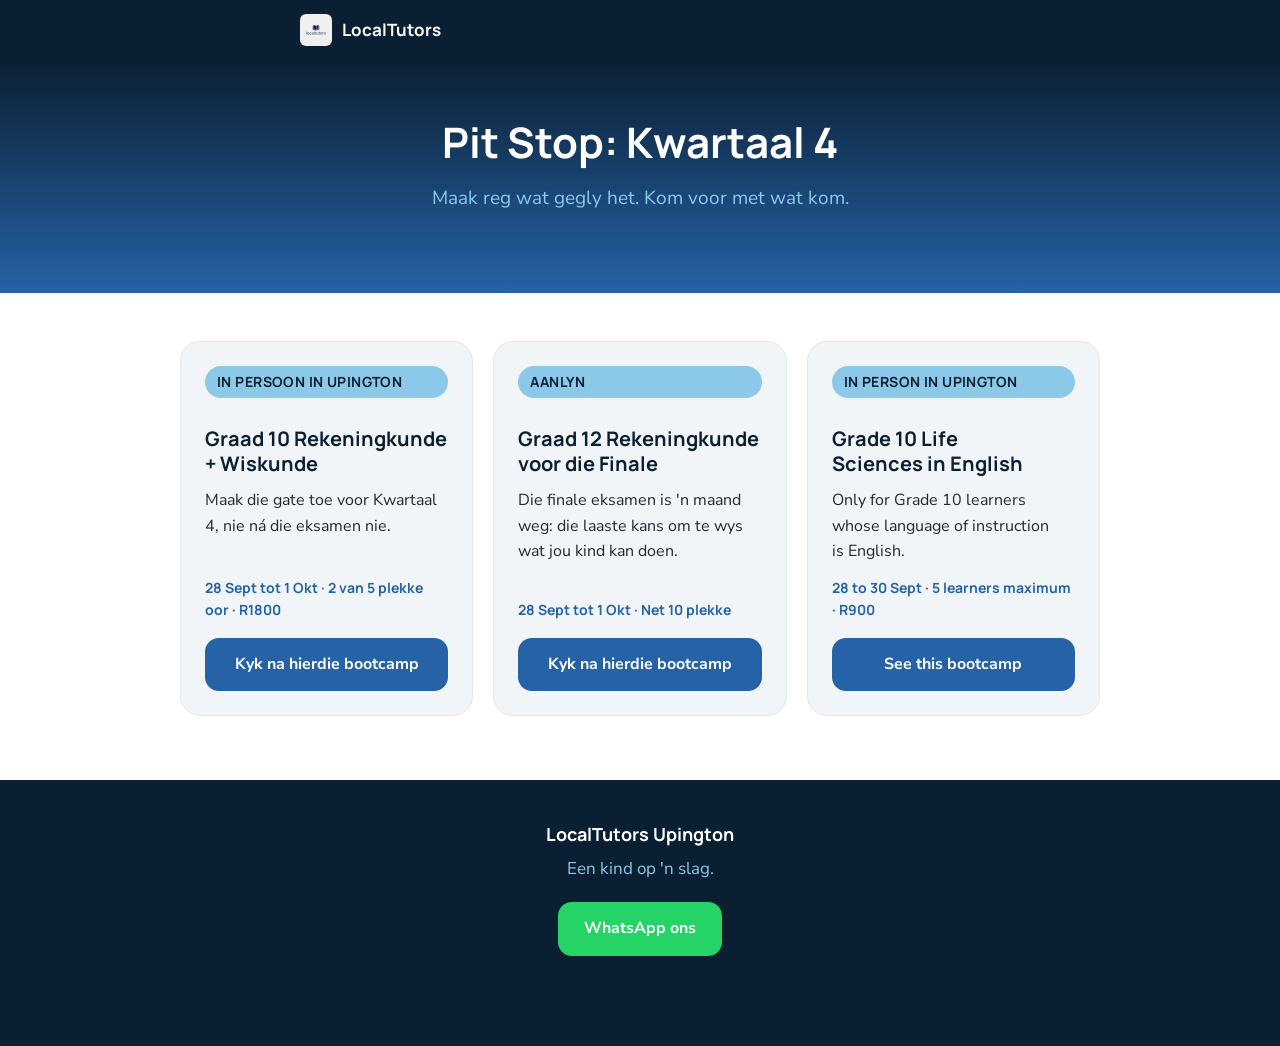
==== commit e25e953f: "GR10: countdown to Sunday 27 September midnight, 2 of 5 spots left - Live countdown under the intro " ====
--- a/index.html
+++ b/index.html
@@ -4,6 +4,7 @@
 <script>document.documentElement.classList.add('js');</script>
 <meta charset="UTF-8">
 <meta name="viewport" content="width=device-width, initial-scale=1.0">
+<meta name="theme-color" content="#0B1F33">
 <title>Pit Stop: Kwartaal 4 | LocalTutors Upington</title>
 <meta name="description" content="LocalTutors Pit Stop Kwartaal 4: kwartaalbreek bootcamps vir Graad 10 Rekeningkunde en Wiskunde, Graad 12 Rekeningkunde en Graad 10 Life Sciences in Engels, in Upington.">
 <link rel="icon" href="assets/logo.png" type="image/png">
@@ -50,7 +51,7 @@
         <span class="bootcamp-eyebrow">In persoon in Upington</span>
         <h3>Graad 10 Rekeningkunde + Wiskunde</h3>
         <p class="card-line">Maak die gate toe voor Kwartaal 4, nie ná die eksamen nie.</p>
-        <p class="card-facts">28 Sept tot 1 Okt · Net 5 leerders · R1800</p>
+        <p class="card-facts">28 Sept tot 1 Okt · 2 van 5 plekke oor · R1800</p>
         <a class="btn btn-solid" href="gr10-rek-wisk.html">Kyk na hierdie bootcamp</a>
       </div>
       <div class="bootcamp-card" lang="af">
--- a/styles.css
+++ b/styles.css
@@ -27,10 +27,18 @@
 
 html {
   scroll-behavior: smooth;
+  -webkit-tap-highlight-color: transparent;
+  -webkit-text-size-adjust: 100%;
+}
+.btn, .faq-item summary, .page-next {
+  touch-action: manipulation;
+  -webkit-user-select: none;
+  user-select: none;
 }
 
 body {
   font-family: 'Nunito Sans', -apple-system, BlinkMacSystemFont, sans-serif;
+  font-size: 17px;
   color: var(--text);
   background: var(--white);
   line-height: 1.6;
@@ -123,7 +131,7 @@
   justify-content: center;
   font-family: 'Manrope', sans-serif;
   font-weight: 700;
-  font-size: 14px;
+  font-size: 15px;
   flex-shrink: 0;
 }
 .header-name {
@@ -182,30 +190,38 @@
   background: var(--white);
   color: var(--navy);
 }
-.btn-primary:hover {
-  box-shadow: var(--shadow);
+@media (hover: hover) and (pointer: fine) {
+  .btn-primary:hover {
+    box-shadow: var(--shadow);
+  }
 }
 .btn-solid {
   background: var(--blue);
   color: var(--white);
 }
-.btn-solid:hover {
-  background: #1e5088;
+@media (hover: hover) and (pointer: fine) {
+  .btn-solid:hover {
+    background: #1e5088;
+  }
 }
 .btn-outline {
   background: transparent;
   border-color: var(--white);
   color: var(--white);
 }
-.btn-outline:hover {
-  background: rgba(255,255,255,0.12);
+@media (hover: hover) and (pointer: fine) {
+  .btn-outline:hover {
+    background: rgba(255,255,255,0.12);
+  }
 }
 .btn-whatsapp {
   background: #25D366;
   color: var(--white);
 }
-.btn-whatsapp:hover {
-  background: #1fb856;
+@media (hover: hover) and (pointer: fine) {
+  .btn-whatsapp:hover {
+    background: #1fb856;
+  }
 }
 .btn:focus-visible, a:focus-visible, input:focus-visible, button:focus-visible {
   outline: 3px solid var(--sky);
@@ -233,7 +249,7 @@
   margin: 0;
 }
 .bootcamp-card .card-line {
-  font-size: 15px;
+  font-size: 16px;
   margin: 0;
   flex-grow: 1;
   text-wrap: pretty;
@@ -241,7 +257,7 @@
 .bootcamp-card .card-facts {
   font-family: 'Manrope', sans-serif;
   font-weight: 700;
-  font-size: 13px;
+  font-size: 14px;
   color: var(--blue);
   margin: 0;
 }
@@ -275,11 +291,13 @@
   color: var(--navy);
   font-family: 'Manrope', sans-serif;
   font-weight: 700;
-  font-size: 14px;
+  font-size: 15px;
   text-decoration: none;
 }
-.campaign-bar a:hover {
-  text-decoration: underline;
+@media (hover: hover) and (pointer: fine) {
+  .campaign-bar a:hover {
+    text-decoration: underline;
+  }
 }
 
 /* Bootcamp sections */
@@ -293,7 +311,7 @@
   color: var(--navy);
   font-family: 'Manrope', sans-serif;
   font-weight: 700;
-  font-size: 13px;
+  font-size: 14px;
   letter-spacing: 0.03em;
   text-transform: uppercase;
   padding: 5px 12px;
@@ -329,7 +347,7 @@
   font-family: 'Manrope', sans-serif;
   font-weight: 700;
   color: var(--navy);
-  font-size: 15px;
+  font-size: 16px;
   margin-bottom: 28px;
 }
 
@@ -338,7 +356,7 @@
   display: block;
   font-family: 'Manrope', sans-serif;
   font-weight: 700;
-  font-size: 13px;
+  font-size: 14px;
   letter-spacing: 0.08em;
   text-transform: uppercase;
   color: var(--blue);
@@ -362,7 +380,7 @@
   color: var(--navy);
   font-family: 'Manrope', sans-serif;
   font-weight: 700;
-  font-size: 13px;
+  font-size: 14px;
   padding: 6px 14px;
   border-radius: 999px;
   white-space: nowrap;
@@ -407,7 +425,7 @@
 }
 .quote cite {
   font-style: normal;
-  font-size: 14px;
+  font-size: 15px;
   color: var(--text);
 }
 
@@ -486,7 +504,7 @@
   justify-content: center;
   font-family: 'Manrope', sans-serif;
   font-weight: 700;
-  font-size: 13px;
+  font-size: 14px;
 }
 .day-list strong {
   color: var(--navy);
@@ -624,7 +642,7 @@
 }
 .included-item p {
   margin: 0;
-  font-size: 15px;
+  font-size: 16px;
   padding-top: 8px;
 }
 @media (min-width: 640px) {
@@ -668,7 +686,7 @@
 }
 .tutor-info p {
   margin-bottom: 0;
-  font-size: 15px;
+  font-size: 16px;
 }
 
 /* Proof / result */
@@ -695,7 +713,7 @@
   border: 1px solid #E1E8ED;
 }
 .proof figcaption {
-  font-size: 14px;
+  font-size: 15px;
   text-align: center;
   margin-top: 12px;
 }
@@ -716,7 +734,7 @@
 .logistics-item .label {
   font-family: 'Manrope', sans-serif;
   font-weight: 700;
-  font-size: 13px;
+  font-size: 14px;
   text-transform: uppercase;
   letter-spacing: 0.03em;
   color: var(--blue);
@@ -774,55 +792,51 @@
   flex-shrink: 0;
   font-family: 'Manrope', sans-serif;
   font-weight: 700;
-  font-size: 13px;
+  font-size: 14px;
   padding: 5px 12px;
   border-radius: 999px;
   background: var(--sky);
   color: var(--navy);
 }
-.bootcamp .price-was {
+.price-was {
+  display: flex;
+  flex-wrap: wrap;
+  align-items: center;
+  gap: 6px 10px;
   font-size: 15px;
   font-weight: 600;
-  margin-bottom: 2px;
+  margin-bottom: 10px;
 }
 .price-was s {
-  font-family: 'Manrope', sans-serif;
-  font-weight: 700;
-  text-decoration-thickness: 2px;
-}
-.price-row {
-  display: flex;
-  align-items: flex-end;
-  flex-wrap: wrap;
-  gap: 4px 10px;
-  margin-bottom: 12px;
+  text-decoration-thickness: 1.5px;
+}
+.price-save {
+  font-family: 'Manrope', sans-serif;
+  font-weight: 700;
+  font-size: 14px;
+  padding: 3px 10px;
+  border-radius: 999px;
+  background: rgba(37, 99, 166, 0.1);
+  color: var(--blue);
 }
 .bootcamp .price-amount {
   font-family: 'Manrope', sans-serif;
   font-weight: 800;
-  font-size: 60px;
+  font-size: 56px;
   line-height: 1;
-  letter-spacing: -0.045em;
+  letter-spacing: -0.035em;
   color: var(--navy);
   font-variant-numeric: tabular-nums;
-  margin: 0;
-}
-.price-currency {
-  display: inline-block;
-  vertical-align: top;
-  font-size: 0.45em;
-  line-height: 1;
-  letter-spacing: 0;
-  margin: 0.14em 0.08em 0 0;
-}
-.price-per {
+  margin: 0 0 8px;
+}
+.bootcamp .price-per {
   font-size: 15px;
   font-weight: 600;
-  opacity: 0.7;
-  padding-bottom: 8px;
+  color: rgba(31, 41, 51, 0.7);
+  margin: 0 0 16px;
 }
 .bootcamp .price-desc {
-  font-size: 15px;
+  font-size: 16px;
   margin-bottom: 20px;
 }
 .price-btn {
@@ -840,7 +854,7 @@
   }
 }
 .bootcamp .price-foot {
-  font-size: 14px;
+  font-size: 15px;
   margin: 16px 0 0;
   padding-top: 14px;
   border-top: 1px solid #E1E8ED;
@@ -851,7 +865,7 @@
 .bootcamp .price-includes-label {
   font-family: 'Manrope', sans-serif;
   font-weight: 600;
-  font-size: 14px;
+  font-size: 15px;
   color: rgba(255, 255, 255, 0.65);
   margin-bottom: 4px;
 }
@@ -859,7 +873,7 @@
   margin: 12px 0 0;
 }
 .price-includes .checklist li {
-  font-size: 15px;
+  font-size: 16px;
   padding-left: 28px;
   margin-bottom: 12px;
 }
@@ -888,7 +902,7 @@
 }
 .value-why {
   display: block;
-  font-size: 14px;
+  font-size: 15px;
   color: rgba(255, 255, 255, 0.62);
   margin-top: 2px;
 }
@@ -922,9 +936,24 @@
     linear-gradient(var(--sky), var(--sky)) center / 8px 1.5px no-repeat,
     linear-gradient(var(--sky), var(--sky)) center / 1.5px 8px no-repeat;
 }
+.price-value {
+  padding: 4px 14px 14px;
+}
+.price-value .price-includes-label {
+  padding-top: 16px;
+  border-top: 1px solid rgba(255, 255, 255, 0.14);
+}
 .value-sum {
-  margin: 0;
-  font-size: 15px;
+  margin: 8px 0 0;
+  font-size: 16px;
+}
+.value-sum .value-sum-save {
+  font-family: 'Manrope', sans-serif;
+  font-weight: 700;
+  color: var(--sky);
+}
+.value-sum .value-sum-save dt {
+  color: var(--sky);
 }
 .value-sum div {
   display: flex;
@@ -956,14 +985,8 @@
 .value-sum .value-sum-pay dt {
   color: var(--white);
 }
-.bootcamp .value-save {
-  margin: 8px 0 0;
-  font-family: 'Manrope', sans-serif;
-  font-weight: 700;
-  color: var(--sky);
-}
 .bootcamp .price-note {
-  font-size: 14px;
+  font-size: 15px;
   color: rgba(255, 255, 255, 0.75);
   margin: 16px 0 0;
   padding-top: 14px;
@@ -973,7 +996,7 @@
   color: var(--sky);
 }
 .bootcamp .price-guarantee {
-  font-size: 14px;
+  font-size: 15px;
   margin: 16px 0 0;
   padding: 14px 16px;
   border-radius: 12px;
@@ -991,10 +1014,21 @@
   .price-main {
     padding: 28px 24px 24px;
   }
-  .price-main {
-    position: sticky;
-    top: 84px;
-    align-self: start;
+  .price-card--value {
+    grid-template-areas:
+      "main includes"
+      "value includes";
+    align-items: start;
+  }
+  .price-card--value .price-main { grid-area: main; }
+  .price-card--value .price-includes { grid-area: includes; }
+  .price-card--value .price-value {
+    grid-area: value;
+    padding: 8px 16px 16px;
+  }
+  .price-card--value .price-value .price-includes-label {
+    border-top: 0;
+    padding-top: 12px;
   }
   .price-includes {
     padding: 24px 22px 20px 16px;
@@ -1010,7 +1044,7 @@
 }
 .package-choice legend {
   font-weight: 600;
-  font-size: 14px;
+  font-size: 15px;
   margin-bottom: 6px;
 }
 .form-group .radio-option {
@@ -1091,7 +1125,7 @@
 .form-group label {
   display: block;
   font-weight: 600;
-  font-size: 14px;
+  font-size: 15px;
   margin-bottom: 6px;
 }
 .form-group input {
@@ -1111,7 +1145,7 @@
 .form-group .error-msg {
   display: none;
   color: #FFD1D1;
-  font-size: 13px;
+  font-size: 14px;
   margin-top: 6px;
 }
 .form-group.has-error input {
@@ -1132,7 +1166,7 @@
   margin-top: 8px;
 }
 .form-note {
-  font-size: 13px;
+  font-size: 14px;
   color: var(--sky);
   margin-top: 14px;
   margin-bottom: 0;
@@ -1243,7 +1277,7 @@
   margin-bottom: 12px;
 }
 .bootcamp .guarantee-small {
-  font-size: 14px;
+  font-size: 15px;
   opacity: 0.85;
   margin-bottom: 0;
 }
@@ -1266,3 +1300,380 @@
     margin-right: -120px;
   }
 }
+
+/* Extra item under the day list (GR10: study-skills workshop) */
+.day-extra {
+  display: flex;
+  gap: 12px;
+  align-items: flex-start;
+  margin: 12px 0 0;
+  padding: 14px;
+  border-radius: var(--radius-md);
+  background: var(--grey);
+}
+.day-extra-icon {
+  flex-shrink: 0;
+  display: inline-flex;
+  align-items: center;
+  justify-content: center;
+  width: 36px;
+  height: 36px;
+  border-radius: 50%;
+  background: var(--sky);
+  color: var(--navy);
+}
+.day-extra-icon svg {
+  width: 20px;
+  height: 20px;
+}
+.bootcamp .day-extra p {
+  margin: 0;
+}
+.day-extra strong {
+  color: var(--navy);
+}
+
+/* "Is dit vir jou kind?" (GR10): the section parents should not skim past */
+.fit-check {
+  margin: 8px 0 8px;
+  padding: 26px 20px 22px;
+  border-radius: var(--radius-lg);
+  background: var(--grey);
+  border: 1px solid #E1E8ED;
+}
+.bootcamp .fit-title {
+  font-size: 28px;
+  line-height: 1.15;
+  letter-spacing: -0.02em;
+  font-weight: 800;
+  color: var(--navy);
+  margin: 0 0 6px;
+}
+.bootcamp .fit-lead {
+  font-family: 'Manrope', sans-serif;
+  font-weight: 700;
+  font-size: 17px;
+  color: var(--blue);
+  margin: 0 0 14px;
+}
+.fit-list {
+  list-style: none;
+  margin: 0 0 18px;
+  padding: 0;
+}
+.fit-list li {
+  display: grid;
+  grid-template-columns: 28px minmax(0, 1fr);
+  gap: 12px;
+  align-items: start;
+  padding: 14px 0;
+  border-top: 1px solid #DCE4EA;
+  font-family: 'Manrope', sans-serif;
+  font-weight: 600;
+  font-size: 18px;
+  line-height: 1.4;
+  color: var(--navy);
+  text-wrap: pretty;
+}
+.fit-list li:first-child {
+  border-top: 0;
+  padding-top: 4px;
+}
+.fit-icon {
+  display: inline-flex;
+  align-items: center;
+  justify-content: center;
+  width: 28px;
+  height: 28px;
+  margin-top: -1px;
+  border-radius: 50%;
+  background: var(--blue);
+  color: var(--white);
+}
+.fit-icon svg {
+  width: 17px;
+  height: 17px;
+}
+.bootcamp .fit-close {
+  margin: 0;
+  padding-top: 16px;
+  border-top: 1px solid #DCE4EA;
+  font-size: 16px;
+}
+.fit-close strong {
+  color: var(--navy);
+}
+.flow-page .fit-check + .flow-section h3:first-of-type {
+  margin-top: 40px;
+}
+@media (min-width: 640px) {
+  .fit-check {
+    padding: 36px 36px 30px;
+  }
+  .bootcamp .fit-title {
+    font-size: 34px;
+  }
+  .bootcamp .fit-lead {
+    font-size: 18px;
+  }
+  .fit-list li {
+    grid-template-columns: 30px minmax(0, 1fr);
+    gap: 16px;
+    font-size: 20px;
+    padding: 16px 0;
+  }
+  .fit-icon {
+    width: 30px;
+    height: 30px;
+  }
+}
+.day-list li > div {
+  min-width: 0;
+}
+
+/* "Wat dit werd is" (GR10): a white receipt inset in the navy shell,
+   concentric with the price panel, so the value maths gets read */
+.price-value {
+  padding: 0 0 14px;
+}
+.price-card--value .price-value {
+  padding: 0 0 16px;
+}
+.price-value .price-guarantee,
+.price-value .price-note {
+  margin-left: 14px;
+  margin-right: 14px;
+}
+.value-card {
+  background: var(--white);
+  color: var(--text);
+  border-radius: 16px;
+  padding: 20px 18px 18px;
+}
+.value-card-title {
+  font-family: 'Manrope', sans-serif;
+  font-weight: 800;
+  font-size: 21px;
+  letter-spacing: -0.01em;
+  color: var(--navy);
+  margin: 0 0 8px;
+}
+.value-card .value-sum {
+  margin: 0;
+  font-size: 17px;
+}
+.value-card .value-sum div {
+  padding: 9px 0;
+  border-bottom: 1px dashed #D3DCE3;
+}
+.value-card .value-sum dt {
+  color: var(--text);
+}
+.value-card .value-sum dd {
+  font-family: 'Manrope', sans-serif;
+  font-weight: 700;
+  color: var(--navy);
+}
+.value-card .value-sum .value-sum-total {
+  margin-top: 4px;
+  padding-top: 12px !important;
+  border-top: 0;
+  border-bottom: 0;
+}
+.value-card .value-sum-total dt,
+.value-card .value-sum-total dd s {
+  color: rgba(31, 41, 51, 0.65);
+}
+.value-card .value-sum .value-sum-pay {
+  border-bottom: 0;
+  padding-top: 2px;
+  font-size: 26px;
+  letter-spacing: -0.02em;
+}
+.value-card .value-sum .value-sum-pay dt,
+.value-card .value-sum .value-sum-pay dd {
+  color: var(--navy);
+  font-weight: 800;
+}
+.value-card .value-sum .value-sum-save {
+  margin-top: 10px;
+  padding: 12px 14px;
+  border: 0;
+  border-radius: 10px;
+  background: var(--sky);
+  font-size: 19px;
+}
+.value-card .value-sum .value-sum-save dt,
+.value-card .value-sum .value-sum-save dd {
+  color: var(--navy);
+  font-weight: 800;
+}
+@media (min-width: 640px) {
+  .value-card {
+    padding: 24px 24px 22px;
+  }
+  .price-value .price-guarantee,
+  .price-value .price-note {
+    margin-left: 16px;
+    margin-right: 16px;
+  }
+}
+.price-card {
+  grid-template-columns: minmax(0, 1fr);
+}
+.price-head h4,
+.value-sum dt {
+  min-width: 0;
+}
+@media (min-width: 640px) {
+  .price-card {
+    grid-template-columns: minmax(0, 5fr) minmax(0, 6fr);
+  }
+}
+
+/* Phone reading sizes: one step up across the board below 640px.
+   Prefixed with body so each rule outranks the base rule it resizes. */
+@media (max-width: 639px) {
+  body {
+    font-size: 18px;
+  }
+  /* Headings */
+  body .bootcamp h3,
+  body .booking-form h3 {
+    font-size: 22px;
+  }
+  body .tutor-info h4,
+  body .price-main h4 {
+    font-size: 19px;
+  }
+  body .bootcamp .fit-title {
+    font-size: 30px;
+  }
+  body .hero p.hero-line {
+    font-size: 20px;
+  }
+  /* Main reading text that was set below the body size */
+  body .intro-description,
+  body .faq-item summary,
+  body .faq-item p,
+  body .fit-list li {
+    font-size: 19px;
+  }
+  body .bootcamp-card .card-line,
+  body .btn,
+  body .bootcamp-card .btn,
+  body .booking-form .btn,
+  body .bootcamp .fit-close,
+  body .tutor-info p,
+  body .bootcamp .price-desc,
+  body .price-includes .checklist li,
+  body .included-item p,
+  body .value-card .value-sum {
+    font-size: 18px;
+  }
+  /* Secondary text: notes, labels, fine print */
+  body .bootcamp .price-per,
+  body .bootcamp .price-foot,
+  body .bootcamp .price-includes-label,
+  body .value-why,
+  body .bootcamp .price-guarantee,
+  body .bootcamp .price-note,
+  body .bootcamp .guarantee-small,
+  body .form-group label,
+  body .form-note,
+  body .proof figcaption,
+  body .price-was,
+  body .campaign-bar a {
+    font-size: 16px;
+  }
+  body .bootcamp-card .card-facts,
+  body .chip,
+  body .price-badge,
+  body .price-save,
+  body .logistics-item .label,
+  body .form-group .error-msg,
+  body .bootcamp-eyebrow,
+  body .day-num {
+    font-size: 15px;
+  }
+}
+
+/* Booking countdown (GR10) */
+.countdown {
+  margin: 4px 0 28px;
+  padding: 18px 18px 16px;
+  border-radius: var(--radius-lg);
+  background: var(--navy);
+  color: var(--white);
+}
+.bootcamp .countdown-label {
+  font-family: 'Manrope', sans-serif;
+  font-weight: 700;
+  font-size: 15px;
+  color: var(--sky);
+  margin: 0 0 10px;
+}
+.countdown-units {
+  display: grid;
+  grid-template-columns: repeat(4, minmax(0, 1fr));
+  gap: 8px;
+  margin-bottom: 12px;
+}
+.countdown-units[hidden] {
+  display: none;
+}
+.countdown-unit {
+  display: flex;
+  flex-direction: column;
+  align-items: center;
+  padding: 10px 4px 8px;
+  border-radius: 12px;
+  background: rgba(255, 255, 255, 0.08);
+}
+.countdown-unit b {
+  font-family: 'Manrope', sans-serif;
+  font-weight: 800;
+  font-size: 30px;
+  line-height: 1.1;
+  letter-spacing: -0.02em;
+  font-variant-numeric: tabular-nums;
+}
+.countdown-unit small {
+  font-size: 14px;
+  font-weight: 600;
+  color: rgba(255, 255, 255, 0.72);
+}
+.bootcamp .countdown-note {
+  margin: 0;
+  font-size: 16px;
+  color: rgba(255, 255, 255, 0.85);
+}
+.countdown-note strong {
+  color: var(--white);
+}
+.countdown.is-closed .countdown-label {
+  color: var(--white);
+}
+.countdown-inline {
+  font-variant-numeric: tabular-nums;
+  color: var(--navy);
+}
+@media (min-width: 640px) {
+  .countdown {
+    padding: 22px 24px 20px;
+  }
+  .countdown-units {
+    max-width: 440px;
+  }
+  .countdown-unit b {
+    font-size: 36px;
+  }
+}
+@media (max-width: 639px) {
+  body .bootcamp .countdown-label {
+    font-size: 16px;
+  }
+  body .bootcamp .countdown-note {
+    font-size: 17px;
+  }
+}
